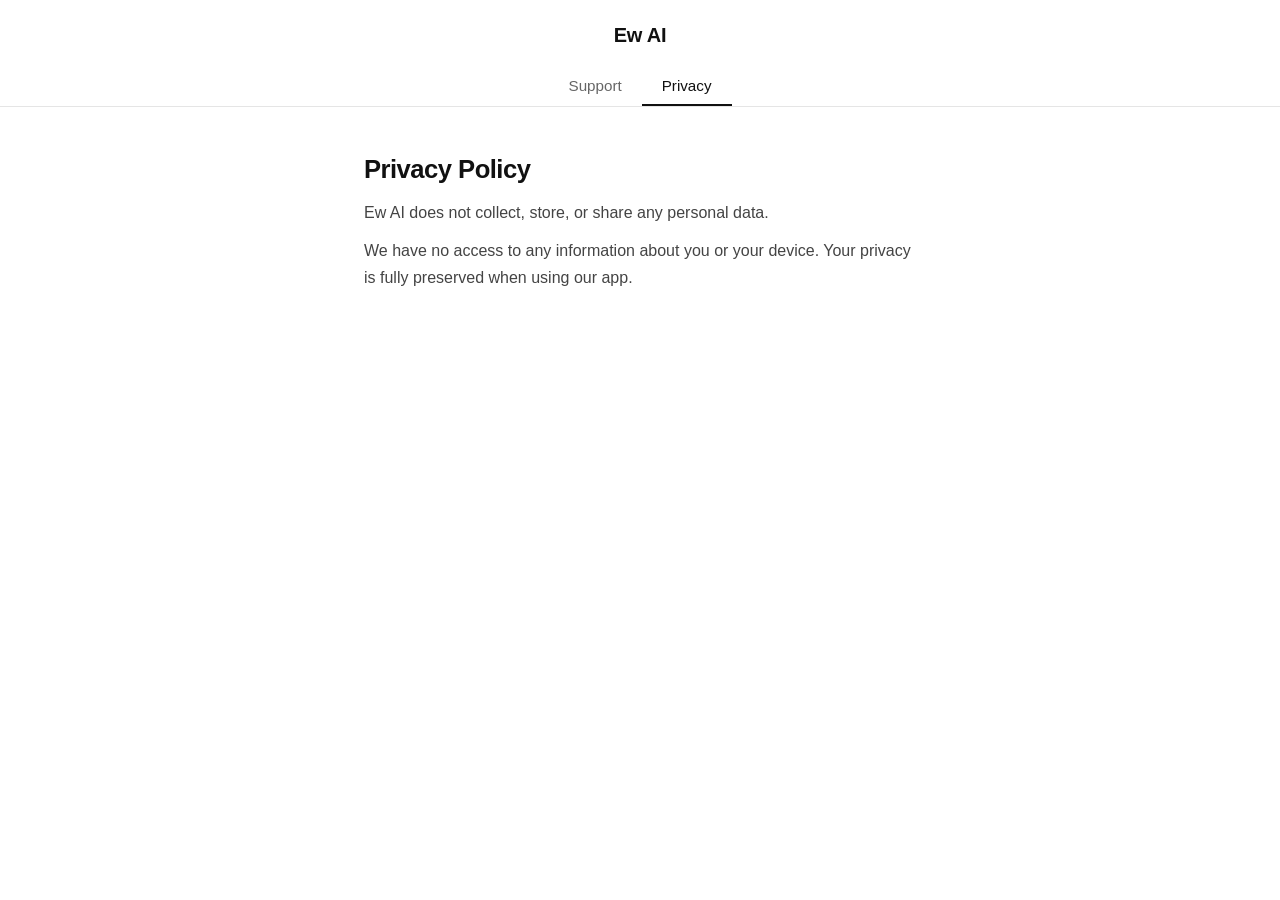
==== privacy/index.html @ 2c6c0e42 "Initial website Made-with: Cursor" ====
<!DOCTYPE html>
<html lang="en">
<head>
  <meta charset="UTF-8">
  <meta name="viewport" content="width=device-width, initial-scale=1">
  <title>Privacy Policy — Ew AI</title>
  <link rel="stylesheet" href="../style.css">
</head>
<body>
  <header>
    <span class="app-name">Ew AI</span>
    <nav class="tabs">
      <a href="../support/" class="tab">Support</a>
      <a href="../privacy/" class="tab active">Privacy</a>
    </nav>
  </header>
  <main>
    <h1>Privacy Policy</h1>
    <p>Ew AI does not collect, store, or share any personal data.</p>
    <p>We have no access to any information about you or your device. Your privacy is fully preserved when using our app.</p>
  </main>
</body>
</html>
---- style.css ----
*, *::before, *::after {
  box-sizing: border-box;
  margin: 0;
  padding: 0;
}

body {
  font-family: -apple-system, BlinkMacSystemFont, "Segoe UI", Roboto, Helvetica, Arial, sans-serif;
  background: #fff;
  color: #111;
  min-height: 100vh;
}

header {
  border-bottom: 1px solid #e5e5e5;
  padding: 24px 24px 0;
  display: flex;
  flex-direction: column;
  align-items: center;
}

.app-name {
  font-size: 1.25rem;
  font-weight: 600;
  letter-spacing: -0.01em;
  margin-bottom: 20px;
  color: #111;
}

nav.tabs {
  display: flex;
  gap: 0;
}

a.tab {
  text-decoration: none;
  font-size: 0.95rem;
  font-weight: 500;
  color: #666;
  padding: 10px 20px;
  border-bottom: 2px solid transparent;
  transition: color 0.15s, border-color 0.15s;
}

a.tab:hover {
  color: #111;
}

a.tab.active {
  color: #111;
  border-bottom-color: #111;
}

main {
  max-width: 600px;
  margin: 0 auto;
  padding: 48px 24px;
}

h1 {
  font-size: 1.6rem;
  font-weight: 600;
  margin-bottom: 16px;
  letter-spacing: -0.02em;
}

p {
  font-size: 1rem;
  line-height: 1.65;
  color: #444;
  margin-bottom: 12px;
}

a.email {
  color: #111;
  font-weight: 500;
}

a.email:hover {
  text-decoration: none;
  color: #555;
}
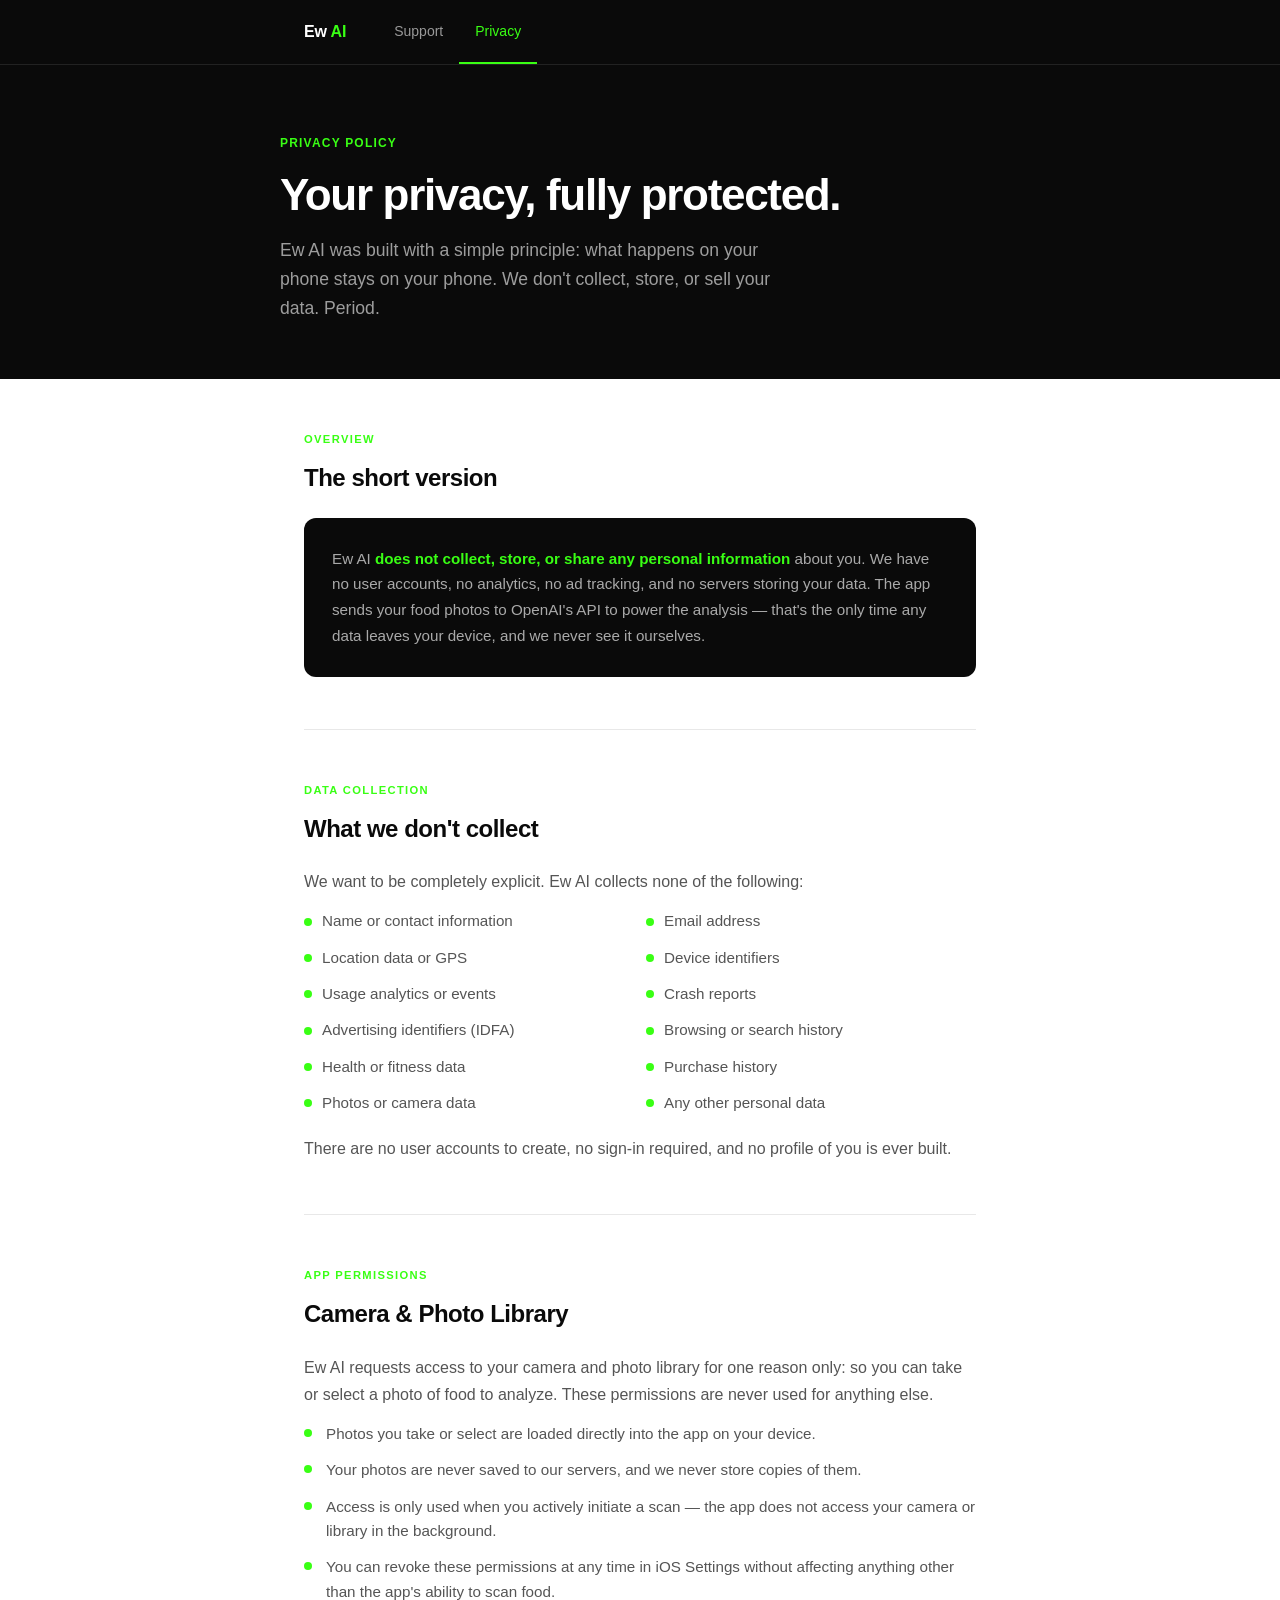
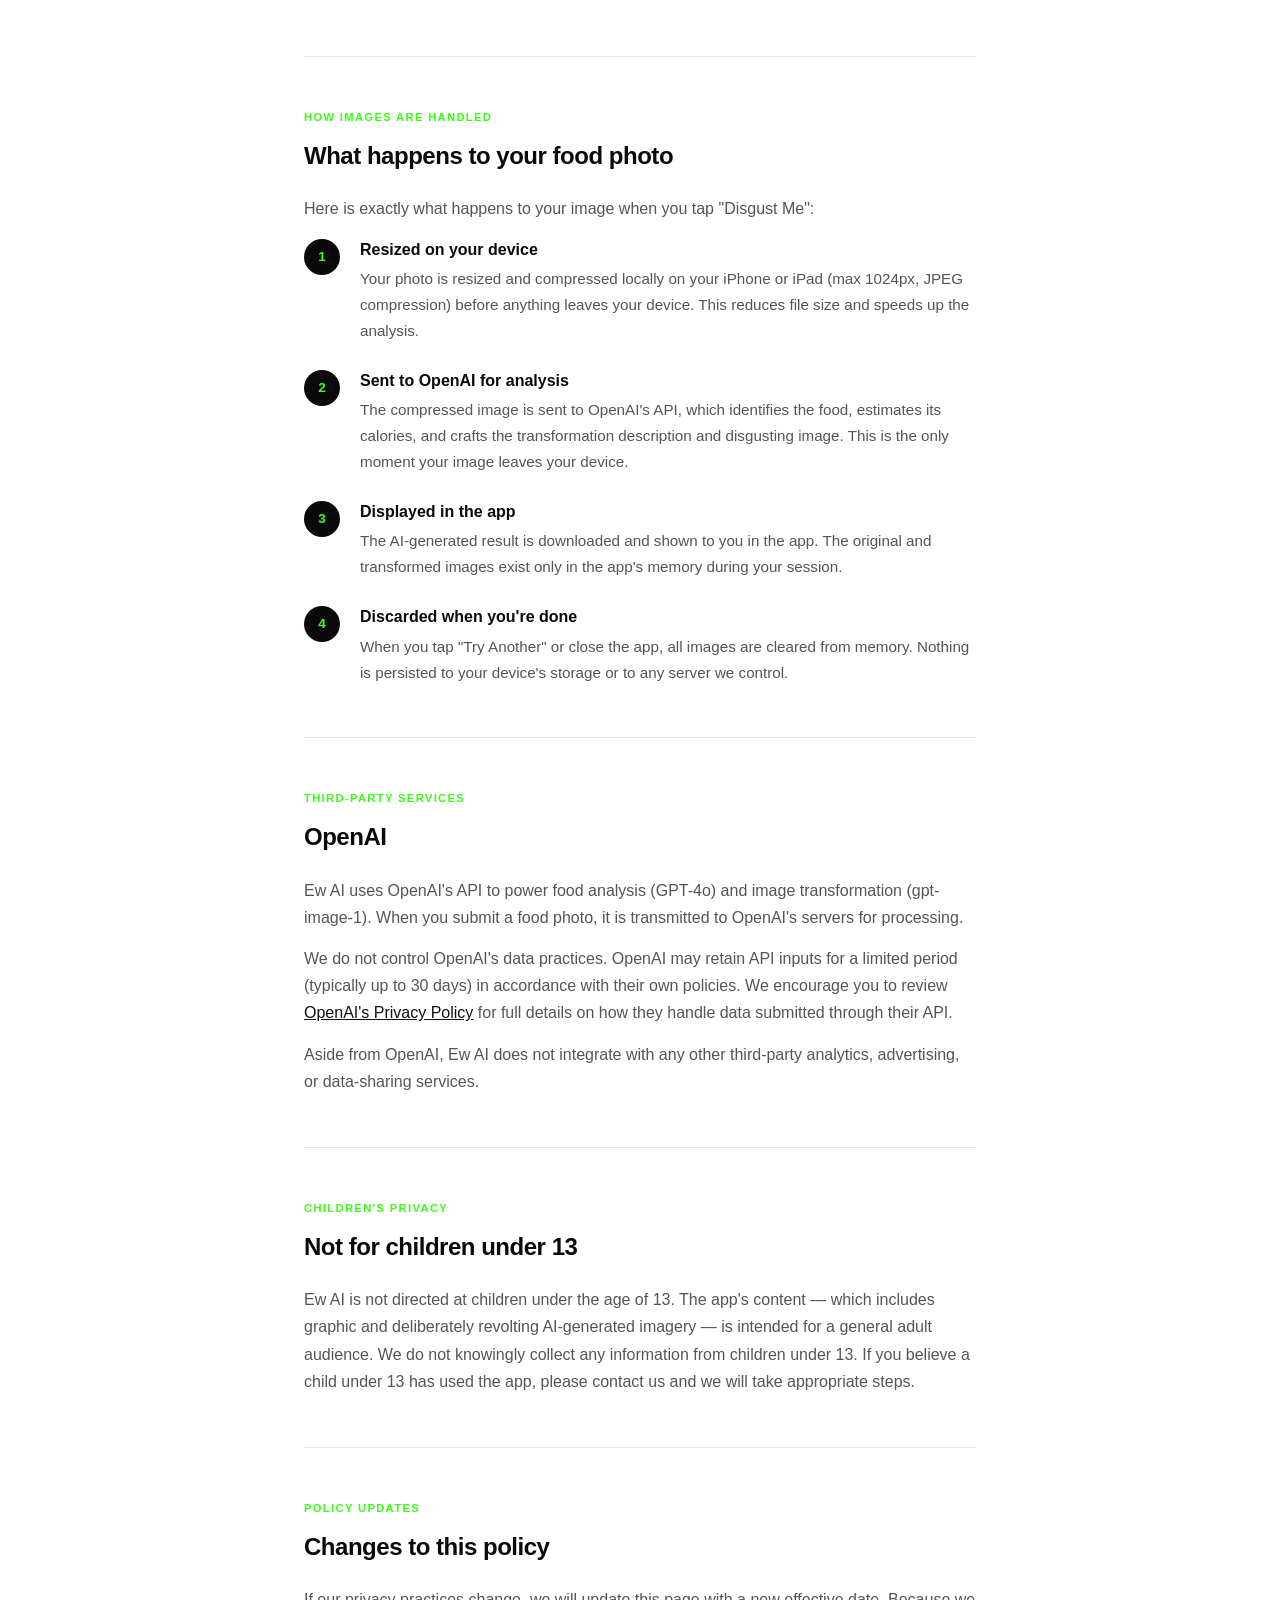
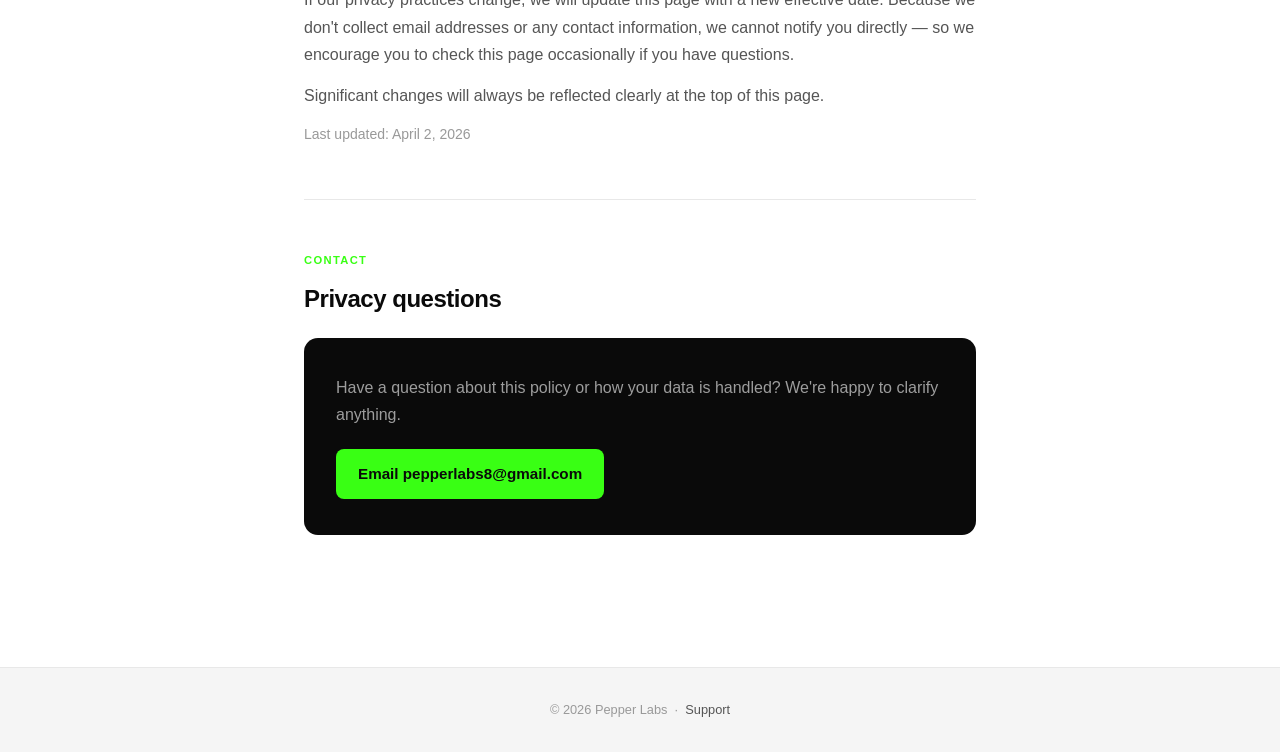
==== commit 735ceaf5: "Update website Made-with: Cursor" ====
--- a/privacy/index.html
+++ b/privacy/index.html
@@ -7,17 +7,150 @@
   <link rel="stylesheet" href="../style.css">
 </head>
 <body>
+
   <header>
-    <span class="app-name">Ew AI</span>
-    <nav class="tabs">
-      <a href="../support/" class="tab">Support</a>
-      <a href="../privacy/" class="tab active">Privacy</a>
-    </nav>
+    <div class="header-inner">
+      <span class="app-name">Ew <span>AI</span></span>
+      <nav class="tabs">
+        <a href="../support/" class="tab">Support</a>
+        <a href="../privacy/" class="tab active">Privacy</a>
+      </nav>
+    </div>
   </header>
-  <main>
-    <h1>Privacy Policy</h1>
-    <p>Ew AI does not collect, store, or share any personal data.</p>
-    <p>We have no access to any information about you or your device. Your privacy is fully preserved when using our app.</p>
-  </main>
+
+  <div class="hero">
+    <div class="hero-inner">
+      <span class="hero-label">Privacy Policy</span>
+      <h1>Your privacy, fully protected.</h1>
+      <p>Ew AI was built with a simple principle: what happens on your phone stays on your phone. We don't collect, store, or sell your data. Period.</p>
+    </div>
+  </div>
+
+  <div class="content">
+
+    <!-- Summary -->
+    <div class="section">
+      <div class="section-label">Overview</div>
+      <h2>The short version</h2>
+      <div class="highlight-box">
+        <p>Ew AI <strong>does not collect, store, or share any personal information</strong> about you. We have no user accounts, no analytics, no ad tracking, and no servers storing your data. The app sends your food photos to OpenAI's API to power the analysis — that's the only time any data leaves your device, and we never see it ourselves.</p>
+      </div>
+    </div>
+
+    <!-- What we don't collect -->
+    <div class="section">
+      <div class="section-label">Data Collection</div>
+      <h2>What we don't collect</h2>
+      <p>We want to be completely explicit. Ew AI collects none of the following:</p>
+      <div class="no-collect-grid">
+        <div class="no-collect-item">Name or contact information</div>
+        <div class="no-collect-item">Email address</div>
+        <div class="no-collect-item">Location data or GPS</div>
+        <div class="no-collect-item">Device identifiers</div>
+        <div class="no-collect-item">Usage analytics or events</div>
+        <div class="no-collect-item">Crash reports</div>
+        <div class="no-collect-item">Advertising identifiers (IDFA)</div>
+        <div class="no-collect-item">Browsing or search history</div>
+        <div class="no-collect-item">Health or fitness data</div>
+        <div class="no-collect-item">Purchase history</div>
+        <div class="no-collect-item">Photos or camera data</div>
+        <div class="no-collect-item">Any other personal data</div>
+      </div>
+      <p style="margin-top: 20px;">There are no user accounts to create, no sign-in required, and no profile of you is ever built.</p>
+    </div>
+
+    <!-- Permissions -->
+    <div class="section">
+      <div class="section-label">App Permissions</div>
+      <h2>Camera & Photo Library</h2>
+      <p>Ew AI requests access to your camera and photo library for one reason only: so you can take or select a photo of food to analyze. These permissions are never used for anything else.</p>
+      <ul class="policy-list">
+        <li>Photos you take or select are loaded directly into the app on your device.</li>
+        <li>Your photos are never saved to our servers, and we never store copies of them.</li>
+        <li>Access is only used when you actively initiate a scan — the app does not access your camera or library in the background.</li>
+        <li>You can revoke these permissions at any time in iOS Settings without affecting anything other than the app's ability to scan food.</li>
+      </ul>
+    </div>
+
+    <!-- Image processing -->
+    <div class="section">
+      <div class="section-label">How Images Are Handled</div>
+      <h2>What happens to your food photo</h2>
+      <p>Here is exactly what happens to your image when you tap "Disgust Me":</p>
+      <div class="steps">
+        <div class="step">
+          <div class="step-num">1</div>
+          <div class="step-body">
+            <h3>Resized on your device</h3>
+            <p>Your photo is resized and compressed locally on your iPhone or iPad (max 1024px, JPEG compression) before anything leaves your device. This reduces file size and speeds up the analysis.</p>
+          </div>
+        </div>
+        <div class="step">
+          <div class="step-num">2</div>
+          <div class="step-body">
+            <h3>Sent to OpenAI for analysis</h3>
+            <p>The compressed image is sent to OpenAI's API, which identifies the food, estimates its calories, and crafts the transformation description and disgusting image. This is the only moment your image leaves your device.</p>
+          </div>
+        </div>
+        <div class="step">
+          <div class="step-num">3</div>
+          <div class="step-body">
+            <h3>Displayed in the app</h3>
+            <p>The AI-generated result is downloaded and shown to you in the app. The original and transformed images exist only in the app's memory during your session.</p>
+          </div>
+        </div>
+        <div class="step">
+          <div class="step-num">4</div>
+          <div class="step-body">
+            <h3>Discarded when you're done</h3>
+            <p>When you tap "Try Another" or close the app, all images are cleared from memory. Nothing is persisted to your device's storage or to any server we control.</p>
+          </div>
+        </div>
+      </div>
+    </div>
+
+    <!-- Third party -->
+    <div class="section">
+      <div class="section-label">Third-Party Services</div>
+      <h2>OpenAI</h2>
+      <p>Ew AI uses OpenAI's API to power food analysis (GPT-4o) and image transformation (gpt-image-1). When you submit a food photo, it is transmitted to OpenAI's servers for processing.</p>
+      <p>We do not control OpenAI's data practices. OpenAI may retain API inputs for a limited period (typically up to 30 days) in accordance with their own policies. We encourage you to review <a href="https://openai.com/privacy" style="color: var(--text); font-weight: 500;">OpenAI's Privacy Policy</a> for full details on how they handle data submitted through their API.</p>
+      <p>Aside from OpenAI, Ew AI does not integrate with any other third-party analytics, advertising, or data-sharing services.</p>
+    </div>
+
+    <!-- Children -->
+    <div class="section">
+      <div class="section-label">Children's Privacy</div>
+      <h2>Not for children under 13</h2>
+      <p>Ew AI is not directed at children under the age of 13. The app's content — which includes graphic and deliberately revolting AI-generated imagery — is intended for a general adult audience. We do not knowingly collect any information from children under 13. If you believe a child under 13 has used the app, please contact us and we will take appropriate steps.</p>
+    </div>
+
+    <!-- Changes -->
+    <div class="section">
+      <div class="section-label">Policy Updates</div>
+      <h2>Changes to this policy</h2>
+      <p>If our privacy practices change, we will update this page with a new effective date. Because we don't collect email addresses or any contact information, we cannot notify you directly — so we encourage you to check this page occasionally if you have questions.</p>
+      <p>Significant changes will always be reflected clearly at the top of this page.</p>
+      <p style="color: #999; font-size: 0.875rem;">Last updated: April 2, 2026</p>
+    </div>
+
+    <!-- Contact -->
+    <div class="section">
+      <div class="section-label">Contact</div>
+      <h2>Privacy questions</h2>
+      <div class="contact-card">
+        <p>Have a question about this policy or how your data is handled? We're happy to clarify anything.</p>
+        <a href="mailto:pepperlabs8@gmail.com" class="email-link">
+          Email pepperlabs8@gmail.com
+        </a>
+      </div>
+    </div>
+
+  </div>
+
+  <footer>
+    <p>&copy; 2026 Pepper Labs &nbsp;&middot;&nbsp; <a href="../support/">Support</a></p>
+  </footer>
+
 </body>
 </html>
--- a/style.css
+++ b/style.css
@@ -4,27 +4,60 @@
   padding: 0;
 }
 
+:root {
+  --green: #39FF14;
+  --black: #0a0a0a;
+  --gray-100: #f5f5f5;
+  --gray-200: #e8e8e8;
+  --gray-400: #999;
+  --gray-600: #555;
+  --gray-800: #222;
+  --text: #111;
+  --max-width: 720px;
+}
+
+html {
+  scroll-behavior: smooth;
+}
+
 body {
   font-family: -apple-system, BlinkMacSystemFont, "Segoe UI", Roboto, Helvetica, Arial, sans-serif;
   background: #fff;
-  color: #111;
-  min-height: 100vh;
-}
+  color: var(--text);
+  line-height: 1.6;
+  -webkit-font-smoothing: antialiased;
+}
+
+/* ─── Header ─────────────────────────────── */
 
 header {
-  border-bottom: 1px solid #e5e5e5;
-  padding: 24px 24px 0;
-  display: flex;
-  flex-direction: column;
+  position: sticky;
+  top: 0;
+  z-index: 100;
+  background: var(--black);
+  border-bottom: 1px solid #222;
+}
+
+.header-inner {
+  max-width: var(--max-width);
+  margin: 0 auto;
+  padding: 0 24px;
+  display: flex;
   align-items: center;
+  gap: 32px;
 }
 
 .app-name {
-  font-size: 1.25rem;
-  font-weight: 600;
+  font-size: 1rem;
+  font-weight: 700;
+  color: #fff;
   letter-spacing: -0.01em;
-  margin-bottom: 20px;
-  color: #111;
+  padding: 18px 0;
+  flex-shrink: 0;
+}
+
+.app-name span {
+  color: var(--green);
 }
 
 nav.tabs {
@@ -34,49 +67,348 @@
 
 a.tab {
   text-decoration: none;
-  font-size: 0.95rem;
+  font-size: 0.875rem;
   font-weight: 500;
-  color: #666;
-  padding: 10px 20px;
+  color: var(--gray-400);
+  padding: 20px 16px;
   border-bottom: 2px solid transparent;
   transition: color 0.15s, border-color 0.15s;
+  white-space: nowrap;
 }
 
 a.tab:hover {
-  color: #111;
+  color: #fff;
 }
 
 a.tab.active {
-  color: #111;
-  border-bottom-color: #111;
-}
-
-main {
-  max-width: 600px;
+  color: var(--green);
+  border-bottom-color: var(--green);
+}
+
+/* ─── Hero ────────────────────────────────── */
+
+.hero {
+  background: var(--black);
+  color: #fff;
+  padding: 64px 24px 56px;
+}
+
+.hero-inner {
+  max-width: var(--max-width);
   margin: 0 auto;
-  padding: 48px 24px;
-}
-
-h1 {
-  font-size: 1.6rem;
+}
+
+.hero-label {
+  display: inline-block;
+  font-size: 0.75rem;
   font-weight: 600;
+  letter-spacing: 0.1em;
+  text-transform: uppercase;
+  color: var(--green);
   margin-bottom: 16px;
+}
+
+.hero h1 {
+  font-size: clamp(2rem, 5vw, 2.75rem);
+  font-weight: 700;
+  letter-spacing: -0.03em;
+  line-height: 1.15;
+  margin-bottom: 16px;
+}
+
+.hero p {
+  font-size: 1.1rem;
+  color: rgba(255,255,255,0.6);
+  max-width: 520px;
+  line-height: 1.65;
+}
+
+/* ─── Content ─────────────────────────────── */
+
+.content {
+  max-width: var(--max-width);
+  margin: 0 auto;
+  padding: 0 24px 80px;
+}
+
+/* ─── Section ─────────────────────────────── */
+
+.section {
+  padding: 52px 0;
+  border-bottom: 1px solid var(--gray-200);
+}
+
+.section:last-child {
+  border-bottom: none;
+}
+
+.section-label {
+  font-size: 0.7rem;
+  font-weight: 700;
+  letter-spacing: 0.12em;
+  text-transform: uppercase;
+  color: var(--green);
+  margin-bottom: 10px;
+}
+
+.section h2 {
+  font-size: 1.5rem;
+  font-weight: 700;
   letter-spacing: -0.02em;
-}
-
-p {
+  margin-bottom: 20px;
+  color: var(--black);
+}
+
+.section p {
   font-size: 1rem;
-  line-height: 1.65;
-  color: #444;
-  margin-bottom: 12px;
-}
-
-a.email {
-  color: #111;
-  font-weight: 500;
-}
-
-a.email:hover {
+  color: var(--gray-600);
+  line-height: 1.7;
+  margin-bottom: 14px;
+}
+
+.section p:last-child {
+  margin-bottom: 0;
+}
+
+/* ─── Steps ───────────────────────────────── */
+
+.steps {
+  display: flex;
+  flex-direction: column;
+  gap: 24px;
+  margin-top: 8px;
+}
+
+.step {
+  display: flex;
+  gap: 20px;
+  align-items: flex-start;
+}
+
+.step-num {
+  flex-shrink: 0;
+  width: 36px;
+  height: 36px;
+  border-radius: 50%;
+  background: var(--black);
+  color: var(--green);
+  font-size: 0.85rem;
+  font-weight: 700;
+  display: flex;
+  align-items: center;
+  justify-content: center;
+  margin-top: 2px;
+}
+
+.step-body h3 {
+  font-size: 1rem;
+  font-weight: 600;
+  color: var(--black);
+  margin-bottom: 4px;
+}
+
+.step-body p {
+  margin-bottom: 0;
+  font-size: 0.95rem;
+}
+
+/* ─── FAQ ─────────────────────────────────── */
+
+.faq {
+  display: flex;
+  flex-direction: column;
+  gap: 0;
+}
+
+.faq-item {
+  padding: 22px 0;
+  border-bottom: 1px solid var(--gray-200);
+}
+
+.faq-item:last-child {
+  border-bottom: none;
+}
+
+.faq-item h3 {
+  font-size: 1rem;
+  font-weight: 600;
+  color: var(--black);
+  margin-bottom: 8px;
+}
+
+.faq-item p {
+  font-size: 0.95rem;
+  margin-bottom: 0;
+}
+
+/* ─── Troubleshooting ─────────────────────── */
+
+.trouble-list {
+  display: flex;
+  flex-direction: column;
+  gap: 20px;
+}
+
+.trouble-item {
+  background: var(--gray-100);
+  border-radius: 10px;
+  padding: 20px 22px;
+}
+
+.trouble-item h3 {
+  font-size: 0.95rem;
+  font-weight: 600;
+  color: var(--black);
+  margin-bottom: 6px;
+}
+
+.trouble-item p {
+  font-size: 0.9rem;
+  margin-bottom: 0;
+}
+
+/* ─── Contact ─────────────────────────────── */
+
+.contact-card {
+  background: var(--black);
+  border-radius: 14px;
+  padding: 36px 32px;
+  color: #fff;
+}
+
+.contact-card p {
+  color: rgba(255,255,255,0.6);
+  margin-bottom: 20px;
+}
+
+.contact-card a.email-link {
+  display: inline-flex;
+  align-items: center;
+  gap: 10px;
+  background: var(--green);
+  color: var(--black);
   text-decoration: none;
-  color: #555;
-}
+  font-weight: 700;
+  font-size: 0.95rem;
+  padding: 13px 22px;
+  border-radius: 8px;
+  transition: opacity 0.15s;
+}
+
+.contact-card a.email-link:hover {
+  opacity: 0.88;
+}
+
+/* ─── Privacy specific ────────────────────── */
+
+.no-collect-grid {
+  display: grid;
+  grid-template-columns: 1fr 1fr;
+  gap: 12px;
+  margin-top: 4px;
+}
+
+.no-collect-item {
+  display: flex;
+  align-items: center;
+  gap: 10px;
+  font-size: 0.95rem;
+  color: var(--gray-600);
+}
+
+.no-collect-item::before {
+  content: '';
+  flex-shrink: 0;
+  width: 8px;
+  height: 8px;
+  border-radius: 50%;
+  background: var(--green);
+}
+
+.policy-list {
+  list-style: none;
+  display: flex;
+  flex-direction: column;
+  gap: 12px;
+  margin-top: 4px;
+}
+
+.policy-list li {
+  display: flex;
+  gap: 14px;
+  align-items: flex-start;
+  font-size: 0.95rem;
+  color: var(--gray-600);
+  line-height: 1.6;
+}
+
+.policy-list li::before {
+  content: '';
+  flex-shrink: 0;
+  width: 8px;
+  height: 8px;
+  border-radius: 50%;
+  background: var(--green);
+  margin-top: 7px;
+}
+
+.highlight-box {
+  background: var(--black);
+  color: #fff;
+  border-radius: 12px;
+  padding: 28px 28px;
+  margin-top: 4px;
+}
+
+.highlight-box p {
+  color: rgba(255,255,255,0.65);
+  font-size: 0.95rem;
+  margin-bottom: 0;
+}
+
+.highlight-box strong {
+  color: var(--green);
+}
+
+/* ─── Footer ──────────────────────────────── */
+
+footer {
+  background: var(--gray-100);
+  border-top: 1px solid var(--gray-200);
+  padding: 32px 24px;
+  text-align: center;
+}
+
+footer p {
+  font-size: 0.8rem;
+  color: var(--gray-400);
+}
+
+footer a {
+  color: var(--gray-600);
+  text-decoration: none;
+}
+
+footer a:hover {
+  color: var(--text);
+}
+
+/* ─── Responsive ──────────────────────────── */
+
+@media (max-width: 600px) {
+  .no-collect-grid {
+    grid-template-columns: 1fr;
+  }
+
+  .contact-card {
+    padding: 28px 22px;
+  }
+
+  .hero {
+    padding: 48px 20px 40px;
+  }
+
+  .hero h1 {
+    font-size: 1.85rem;
+  }
+}
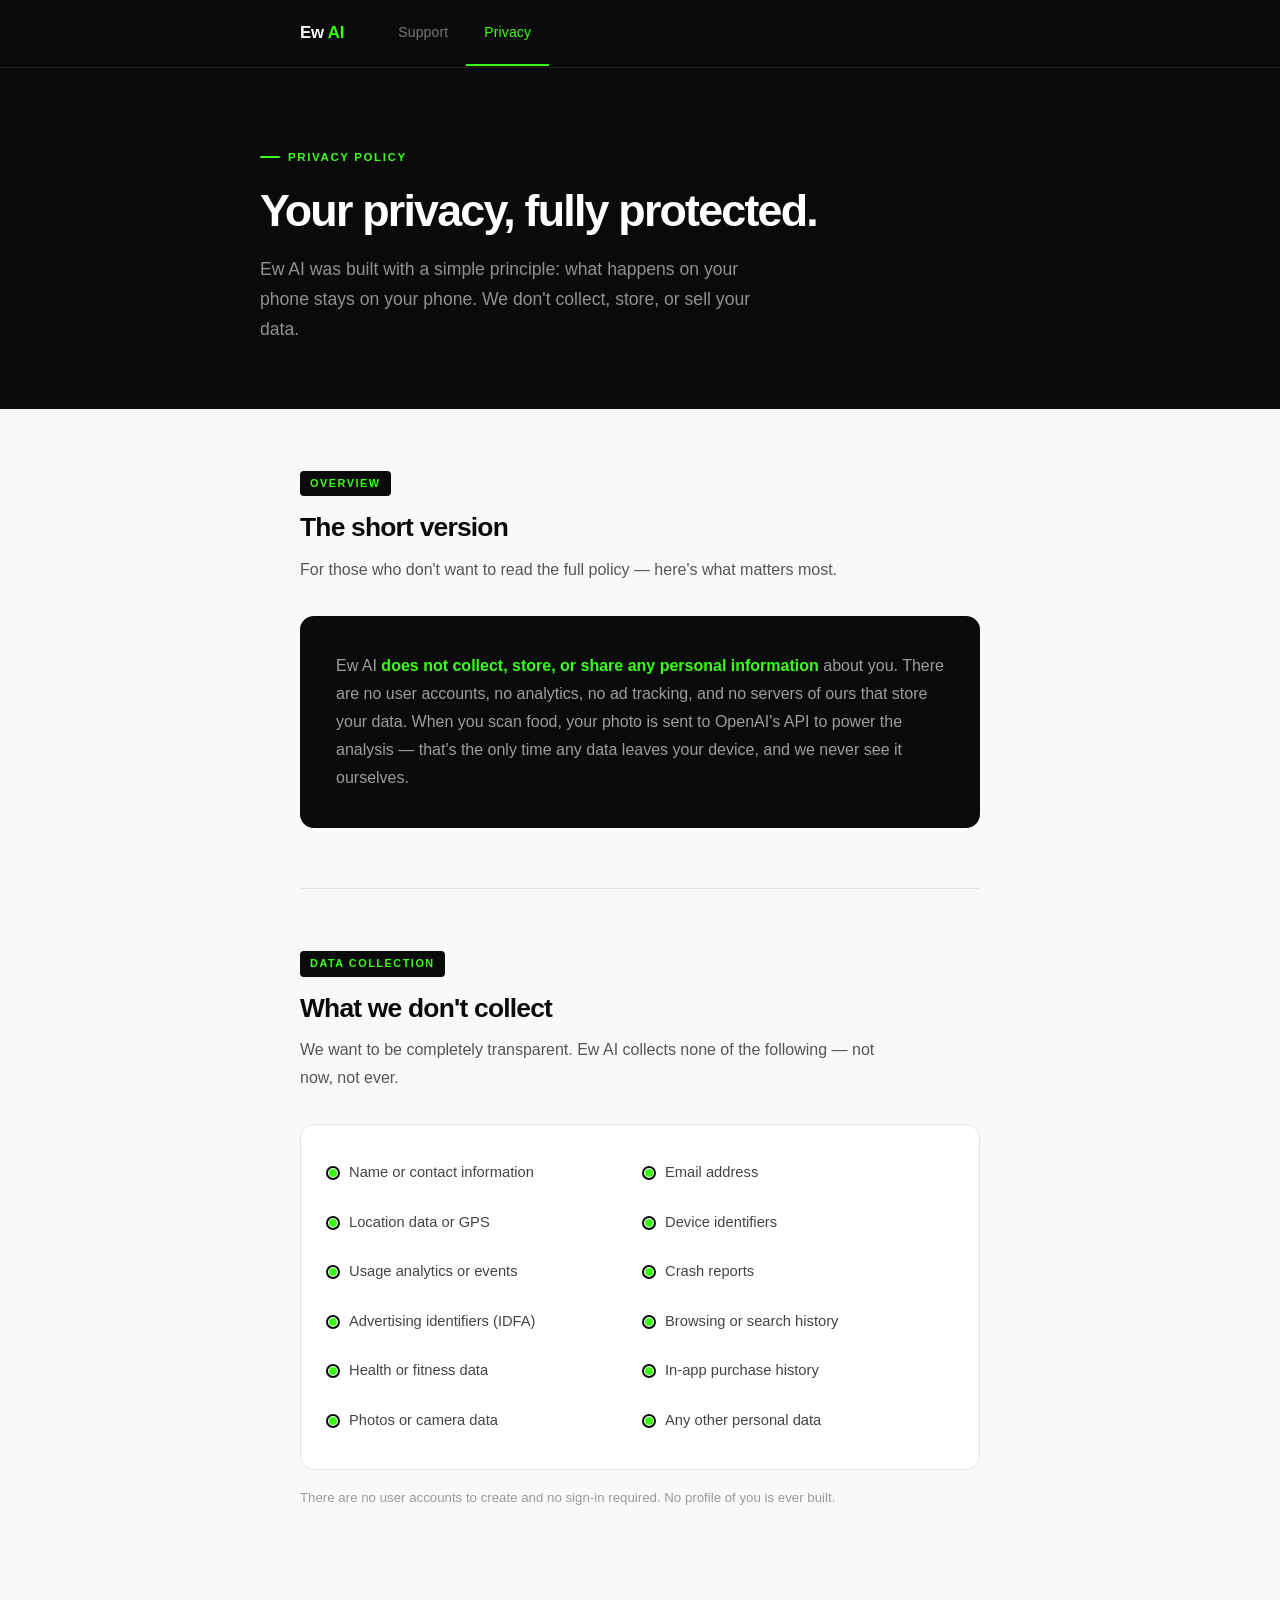
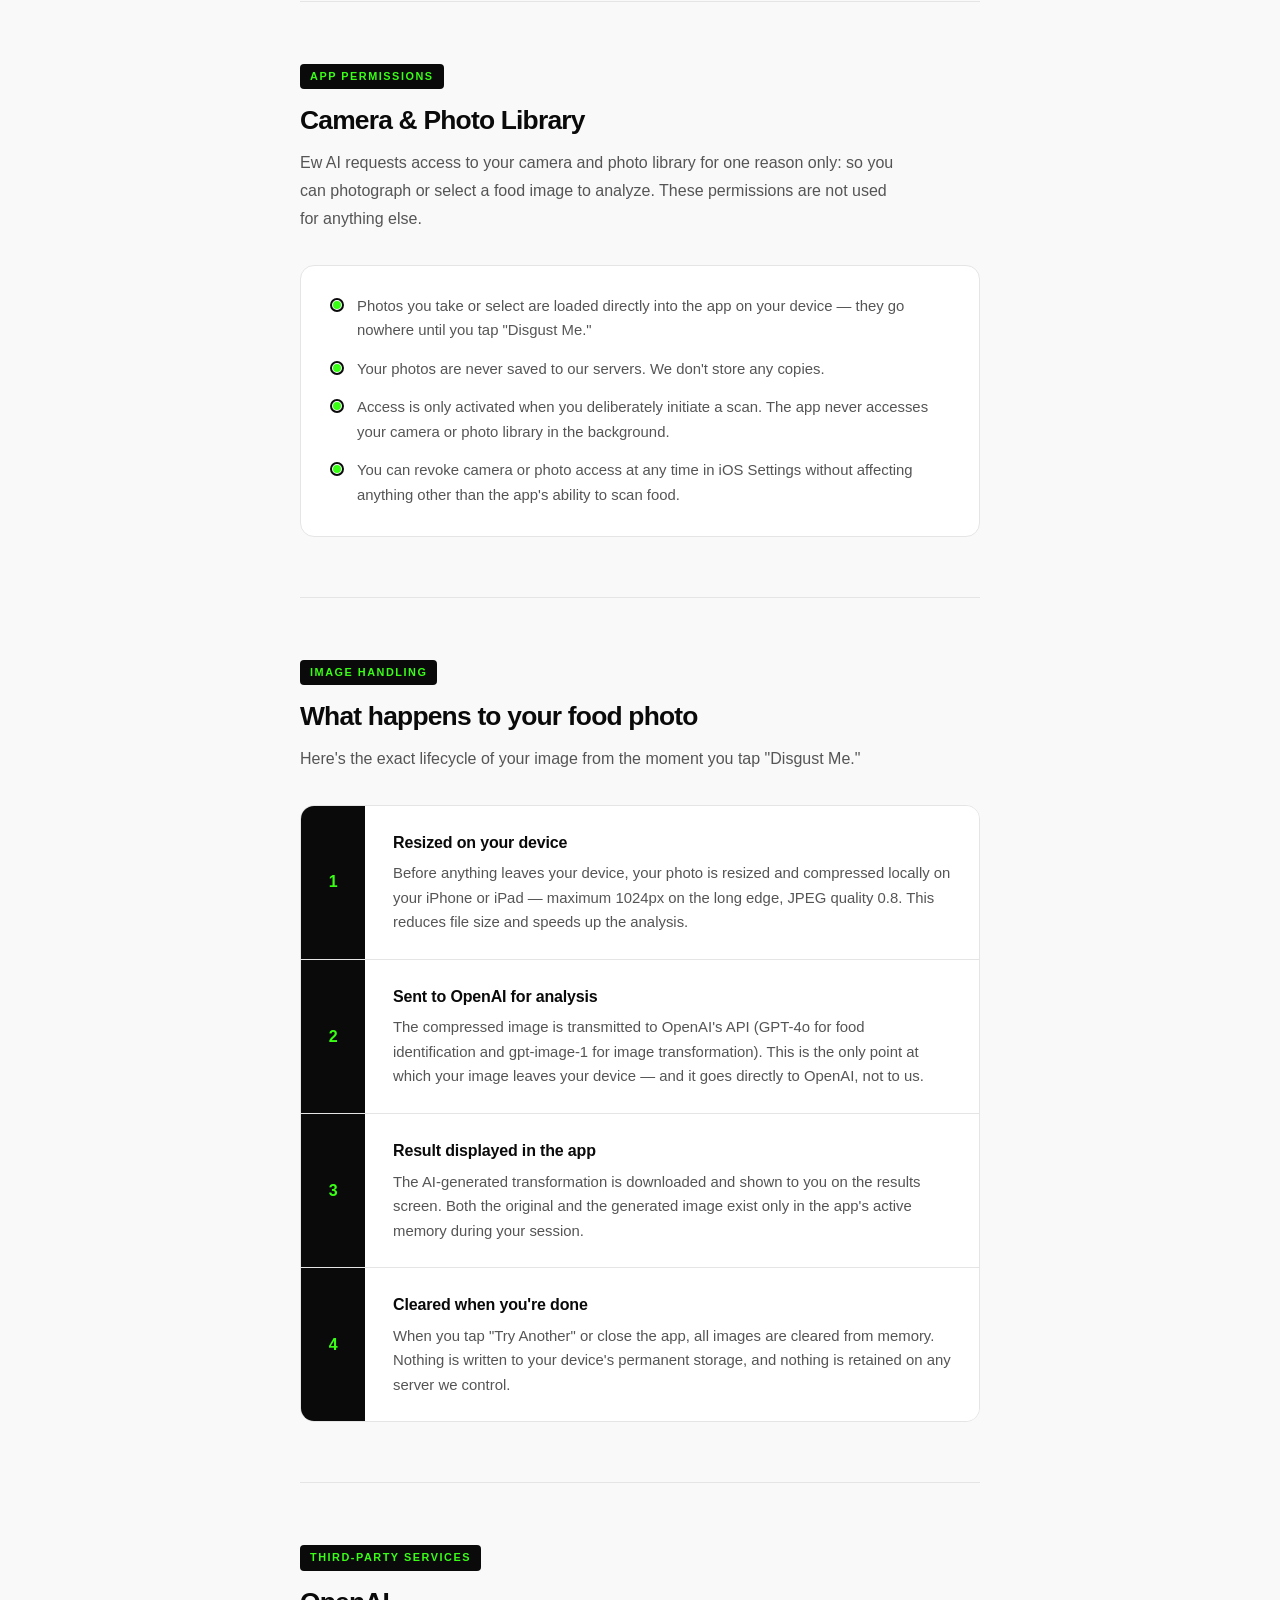
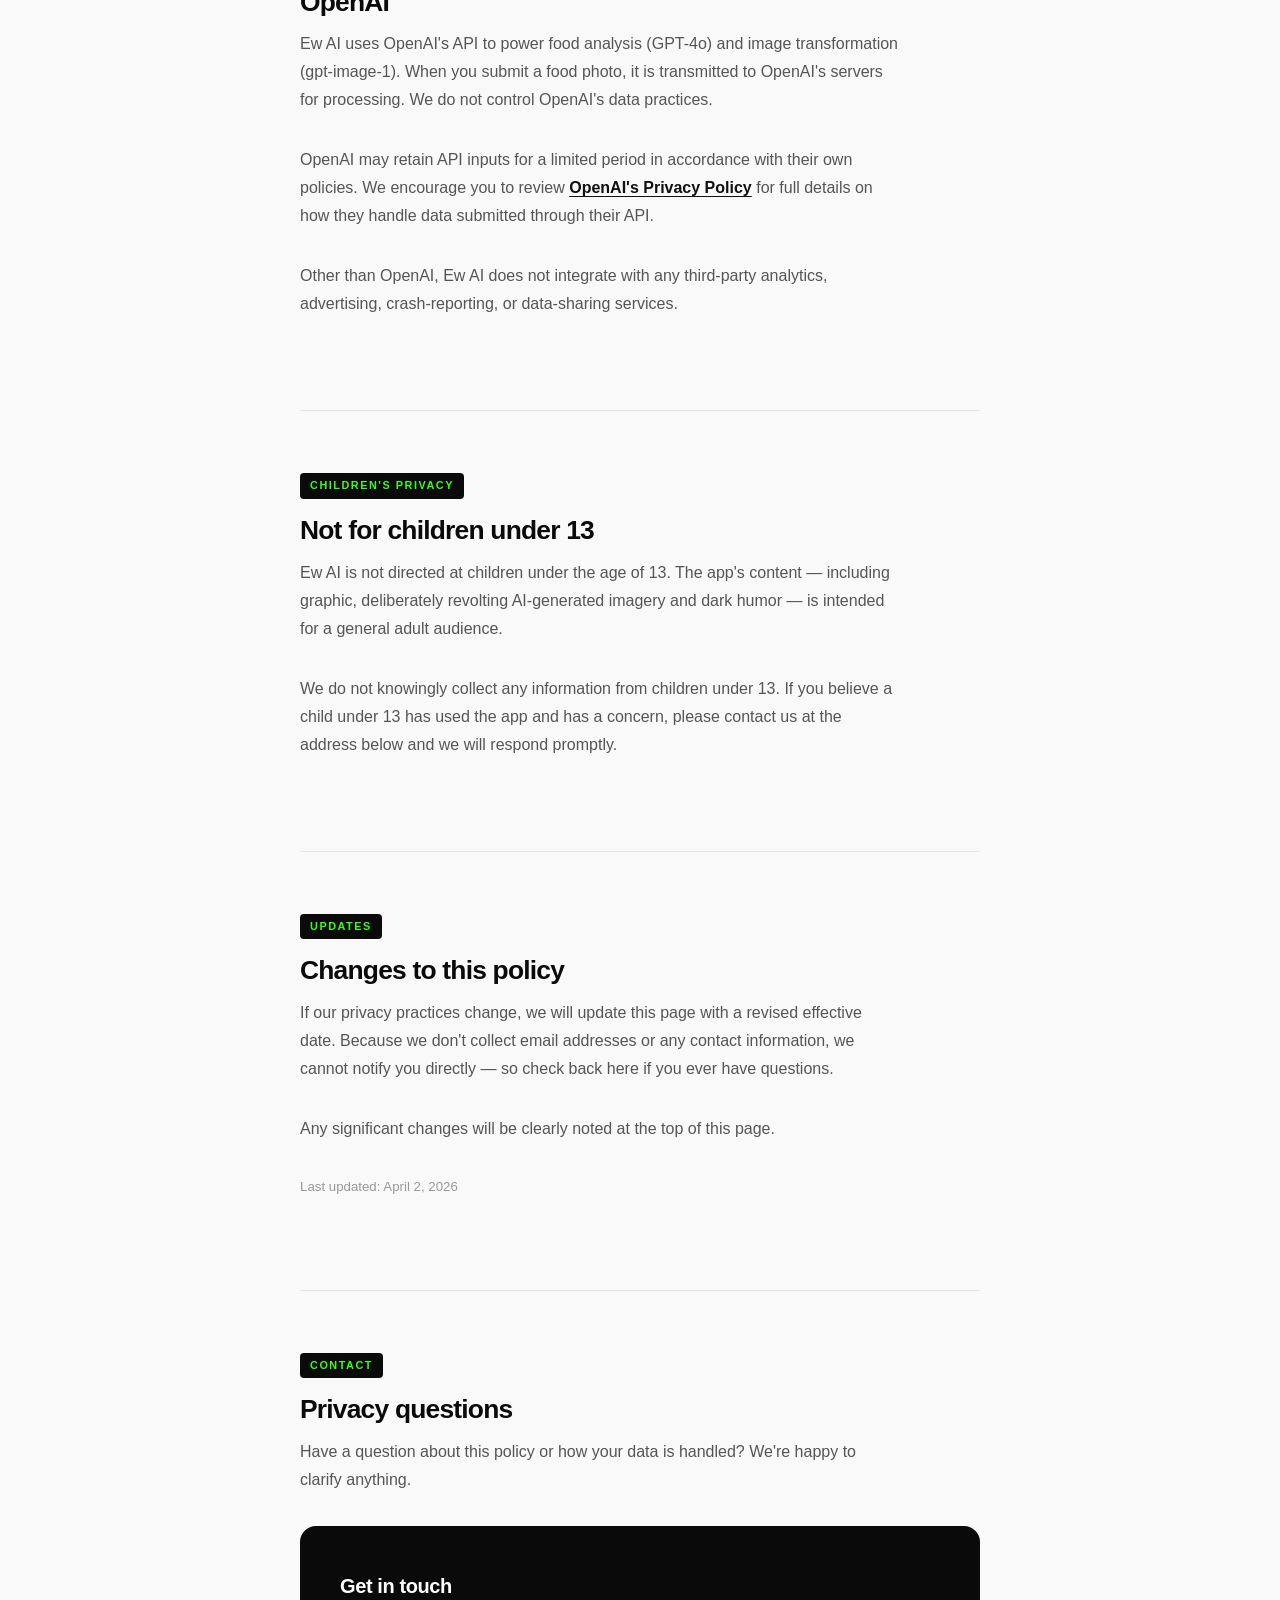
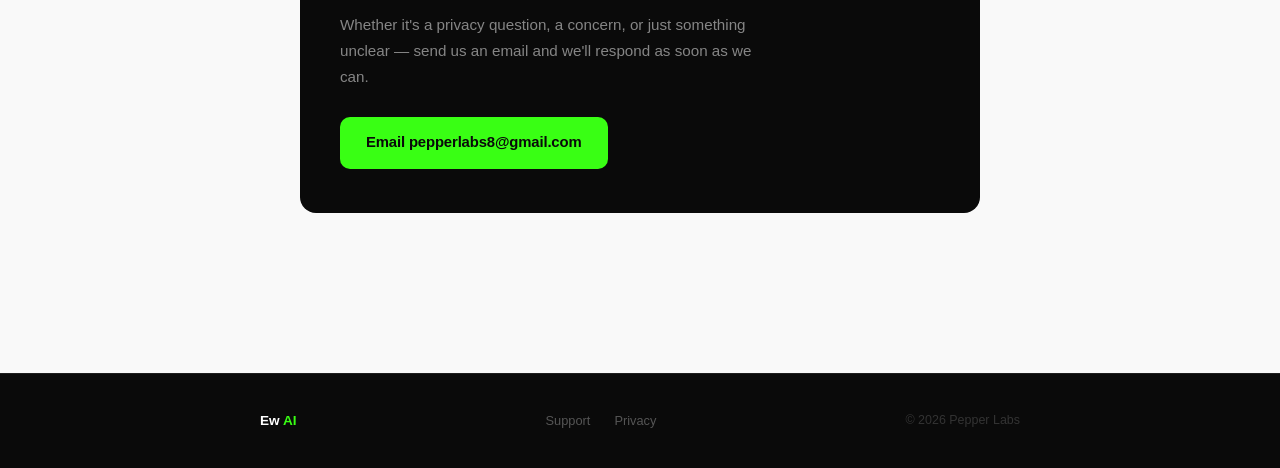
==== commit aa966d04: "fixed padding." ====
--- a/privacy/index.html
+++ b/privacy/index.html
@@ -10,7 +10,7 @@
 
   <header>
     <div class="header-inner">
-      <span class="app-name">Ew <span>AI</span></span>
+      <span class="app-name">Ew <span class="green">AI</span></span>
       <nav class="tabs">
         <a href="../support/" class="tab">Support</a>
         <a href="../privacy/" class="tab active">Privacy</a>
@@ -20,28 +20,29 @@
 
   <div class="hero">
     <div class="hero-inner">
-      <span class="hero-label">Privacy Policy</span>
+      <div class="hero-eyebrow">Privacy Policy</div>
       <h1>Your privacy, fully protected.</h1>
-      <p>Ew AI was built with a simple principle: what happens on your phone stays on your phone. We don't collect, store, or sell your data. Period.</p>
+      <p>Ew AI was built with a simple principle: what happens on your phone stays on your phone. We don't collect, store, or sell your data.</p>
     </div>
   </div>
 
-  <div class="content">
+  <div class="page">
 
-    <!-- Summary -->
+    <!-- Overview -->
     <div class="section">
-      <div class="section-label">Overview</div>
+      <div class="section-eyebrow">Overview</div>
       <h2>The short version</h2>
+      <p>For those who don't want to read the full policy — here's what matters most.</p>
       <div class="highlight-box">
-        <p>Ew AI <strong>does not collect, store, or share any personal information</strong> about you. We have no user accounts, no analytics, no ad tracking, and no servers storing your data. The app sends your food photos to OpenAI's API to power the analysis — that's the only time any data leaves your device, and we never see it ourselves.</p>
+        <p>Ew AI <strong>does not collect, store, or share any personal information</strong> about you. There are no user accounts, no analytics, no ad tracking, and no servers of ours that store your data. When you scan food, your photo is sent to OpenAI's API to power the analysis — that's the only time any data leaves your device, and we never see it ourselves.</p>
       </div>
     </div>
 
     <!-- What we don't collect -->
     <div class="section">
-      <div class="section-label">Data Collection</div>
+      <div class="section-eyebrow">Data Collection</div>
       <h2>What we don't collect</h2>
-      <p>We want to be completely explicit. Ew AI collects none of the following:</p>
+      <p>We want to be completely transparent. Ew AI collects none of the following — not now, not ever.</p>
       <div class="no-collect-grid">
         <div class="no-collect-item">Name or contact information</div>
         <div class="no-collect-item">Email address</div>
@@ -52,58 +53,59 @@
         <div class="no-collect-item">Advertising identifiers (IDFA)</div>
         <div class="no-collect-item">Browsing or search history</div>
         <div class="no-collect-item">Health or fitness data</div>
-        <div class="no-collect-item">Purchase history</div>
+        <div class="no-collect-item">In-app purchase history</div>
         <div class="no-collect-item">Photos or camera data</div>
         <div class="no-collect-item">Any other personal data</div>
       </div>
-      <p style="margin-top: 20px;">There are no user accounts to create, no sign-in required, and no profile of you is ever built.</p>
+      <p class="note">There are no user accounts to create and no sign-in required. No profile of you is ever built.</p>
     </div>
 
     <!-- Permissions -->
     <div class="section">
-      <div class="section-label">App Permissions</div>
-      <h2>Camera & Photo Library</h2>
-      <p>Ew AI requests access to your camera and photo library for one reason only: so you can take or select a photo of food to analyze. These permissions are never used for anything else.</p>
+      <div class="section-eyebrow">App Permissions</div>
+      <h2>Camera &amp; Photo Library</h2>
+      <p>Ew AI requests access to your camera and photo library for one reason only: so you can photograph or select a food image to analyze. These permissions are not used for anything else.</p>
       <ul class="policy-list">
-        <li>Photos you take or select are loaded directly into the app on your device.</li>
-        <li>Your photos are never saved to our servers, and we never store copies of them.</li>
-        <li>Access is only used when you actively initiate a scan — the app does not access your camera or library in the background.</li>
-        <li>You can revoke these permissions at any time in iOS Settings without affecting anything other than the app's ability to scan food.</li>
+        <li>Photos you take or select are loaded directly into the app on your device — they go nowhere until you tap "Disgust Me."</li>
+        <li>Your photos are never saved to our servers. We don't store any copies.</li>
+        <li>Access is only activated when you deliberately initiate a scan. The app never accesses your camera or photo library in the background.</li>
+        <li>You can revoke camera or photo access at any time in iOS Settings without affecting anything other than the app's ability to scan food.</li>
       </ul>
     </div>
 
     <!-- Image processing -->
     <div class="section">
-      <div class="section-label">How Images Are Handled</div>
+      <div class="section-eyebrow">Image Handling</div>
       <h2>What happens to your food photo</h2>
-      <p>Here is exactly what happens to your image when you tap "Disgust Me":</p>
+      <p>Here's the exact lifecycle of your image from the moment you tap "Disgust Me."</p>
+
       <div class="steps">
         <div class="step">
           <div class="step-num">1</div>
           <div class="step-body">
             <h3>Resized on your device</h3>
-            <p>Your photo is resized and compressed locally on your iPhone or iPad (max 1024px, JPEG compression) before anything leaves your device. This reduces file size and speeds up the analysis.</p>
+            <p>Before anything leaves your device, your photo is resized and compressed locally on your iPhone or iPad — maximum 1024px on the long edge, JPEG quality 0.8. This reduces file size and speeds up the analysis.</p>
           </div>
         </div>
         <div class="step">
           <div class="step-num">2</div>
           <div class="step-body">
             <h3>Sent to OpenAI for analysis</h3>
-            <p>The compressed image is sent to OpenAI's API, which identifies the food, estimates its calories, and crafts the transformation description and disgusting image. This is the only moment your image leaves your device.</p>
+            <p>The compressed image is transmitted to OpenAI's API (GPT-4o for food identification and gpt-image-1 for image transformation). This is the only point at which your image leaves your device — and it goes directly to OpenAI, not to us.</p>
           </div>
         </div>
         <div class="step">
           <div class="step-num">3</div>
           <div class="step-body">
-            <h3>Displayed in the app</h3>
-            <p>The AI-generated result is downloaded and shown to you in the app. The original and transformed images exist only in the app's memory during your session.</p>
+            <h3>Result displayed in the app</h3>
+            <p>The AI-generated transformation is downloaded and shown to you on the results screen. Both the original and the generated image exist only in the app's active memory during your session.</p>
           </div>
         </div>
         <div class="step">
           <div class="step-num">4</div>
           <div class="step-body">
-            <h3>Discarded when you're done</h3>
-            <p>When you tap "Try Another" or close the app, all images are cleared from memory. Nothing is persisted to your device's storage or to any server we control.</p>
+            <h3>Cleared when you're done</h3>
+            <p>When you tap "Try Another" or close the app, all images are cleared from memory. Nothing is written to your device's permanent storage, and nothing is retained on any server we control.</p>
           </div>
         </div>
       </div>
@@ -111,45 +113,53 @@
 
     <!-- Third party -->
     <div class="section">
-      <div class="section-label">Third-Party Services</div>
+      <div class="section-eyebrow">Third-Party Services</div>
       <h2>OpenAI</h2>
-      <p>Ew AI uses OpenAI's API to power food analysis (GPT-4o) and image transformation (gpt-image-1). When you submit a food photo, it is transmitted to OpenAI's servers for processing.</p>
-      <p>We do not control OpenAI's data practices. OpenAI may retain API inputs for a limited period (typically up to 30 days) in accordance with their own policies. We encourage you to review <a href="https://openai.com/privacy" style="color: var(--text); font-weight: 500;">OpenAI's Privacy Policy</a> for full details on how they handle data submitted through their API.</p>
-      <p>Aside from OpenAI, Ew AI does not integrate with any other third-party analytics, advertising, or data-sharing services.</p>
+      <p>Ew AI uses OpenAI's API to power food analysis (GPT-4o) and image transformation (gpt-image-1). When you submit a food photo, it is transmitted to OpenAI's servers for processing. We do not control OpenAI's data practices.</p>
+      <p>OpenAI may retain API inputs for a limited period in accordance with their own policies. We encourage you to review <a href="https://openai.com/privacy" style="color: #111; font-weight: 600; text-underline-offset: 3px;">OpenAI's Privacy Policy</a> for full details on how they handle data submitted through their API.</p>
+      <p>Other than OpenAI, Ew AI does not integrate with any third-party analytics, advertising, crash-reporting, or data-sharing services.</p>
     </div>
 
     <!-- Children -->
     <div class="section">
-      <div class="section-label">Children's Privacy</div>
+      <div class="section-eyebrow">Children's Privacy</div>
       <h2>Not for children under 13</h2>
-      <p>Ew AI is not directed at children under the age of 13. The app's content — which includes graphic and deliberately revolting AI-generated imagery — is intended for a general adult audience. We do not knowingly collect any information from children under 13. If you believe a child under 13 has used the app, please contact us and we will take appropriate steps.</p>
+      <p>Ew AI is not directed at children under the age of 13. The app's content — including graphic, deliberately revolting AI-generated imagery and dark humor — is intended for a general adult audience.</p>
+      <p>We do not knowingly collect any information from children under 13. If you believe a child under 13 has used the app and has a concern, please contact us at the address below and we will respond promptly.</p>
     </div>
 
     <!-- Changes -->
     <div class="section">
-      <div class="section-label">Policy Updates</div>
+      <div class="section-eyebrow">Updates</div>
       <h2>Changes to this policy</h2>
-      <p>If our privacy practices change, we will update this page with a new effective date. Because we don't collect email addresses or any contact information, we cannot notify you directly — so we encourage you to check this page occasionally if you have questions.</p>
-      <p>Significant changes will always be reflected clearly at the top of this page.</p>
-      <p style="color: #999; font-size: 0.875rem;">Last updated: April 2, 2026</p>
+      <p>If our privacy practices change, we will update this page with a revised effective date. Because we don't collect email addresses or any contact information, we cannot notify you directly — so check back here if you ever have questions.</p>
+      <p>Any significant changes will be clearly noted at the top of this page.</p>
+      <p class="note">Last updated: April 2, 2026</p>
     </div>
 
     <!-- Contact -->
     <div class="section">
-      <div class="section-label">Contact</div>
+      <div class="section-eyebrow">Contact</div>
       <h2>Privacy questions</h2>
+      <p>Have a question about this policy or how your data is handled? We're happy to clarify anything.</p>
       <div class="contact-card">
-        <p>Have a question about this policy or how your data is handled? We're happy to clarify anything.</p>
-        <a href="mailto:pepperlabs8@gmail.com" class="email-link">
-          Email pepperlabs8@gmail.com
-        </a>
+        <h3>Get in touch</h3>
+        <p>Whether it's a privacy question, a concern, or just something unclear — send us an email and we'll respond as soon as we can.</p>
+        <a href="mailto:pepperlabs8@gmail.com" class="email-btn">Email pepperlabs8@gmail.com</a>
       </div>
     </div>
 
   </div>
 
   <footer>
-    <p>&copy; 2026 Pepper Labs &nbsp;&middot;&nbsp; <a href="../support/">Support</a></p>
+    <div class="footer-inner">
+      <span class="footer-brand">Ew <span class="green">AI</span></span>
+      <div class="footer-links">
+        <a href="../support/">Support</a>
+        <a href="../privacy/">Privacy</a>
+      </div>
+      <span class="footer-copy">&copy; 2026 Pepper Labs</span>
+    </div>
   </footer>
 
 </body>
--- a/style.css
+++ b/style.css
@@ -4,26 +4,14 @@
   padding: 0;
 }
 
-:root {
-  --green: #39FF14;
-  --black: #0a0a0a;
-  --gray-100: #f5f5f5;
-  --gray-200: #e8e8e8;
-  --gray-400: #999;
-  --gray-600: #555;
-  --gray-800: #222;
-  --text: #111;
-  --max-width: 720px;
-}
-
 html {
   scroll-behavior: smooth;
 }
 
 body {
   font-family: -apple-system, BlinkMacSystemFont, "Segoe UI", Roboto, Helvetica, Arial, sans-serif;
-  background: #fff;
-  color: var(--text);
+  background: #f9f9f9;
+  color: #111;
   line-height: 1.6;
   -webkit-font-smoothing: antialiased;
 }
@@ -31,49 +19,49 @@
 /* ─── Header ─────────────────────────────── */
 
 header {
+  background: #0a0a0a;
+  border-bottom: 1px solid #1f1f1f;
   position: sticky;
   top: 0;
   z-index: 100;
-  background: var(--black);
-  border-bottom: 1px solid #222;
 }
 
 .header-inner {
-  max-width: var(--max-width);
+  max-width: 760px;
   margin: 0 auto;
-  padding: 0 24px;
+  padding: 0 40px;
   display: flex;
   align-items: center;
-  gap: 32px;
+  gap: 36px;
 }
 
 .app-name {
-  font-size: 1rem;
-  font-weight: 700;
-  color: #fff;
+  font-size: 1.05rem;
+  font-weight: 700;
+  color: #ffffff;
   letter-spacing: -0.01em;
-  padding: 18px 0;
+  padding: 20px 0;
   flex-shrink: 0;
 }
 
-.app-name span {
-  color: var(--green);
+.app-name .green {
+  color: #39FF14;
 }
 
 nav.tabs {
   display: flex;
-  gap: 0;
 }
 
 a.tab {
   text-decoration: none;
   font-size: 0.875rem;
   font-weight: 500;
-  color: var(--gray-400);
-  padding: 20px 16px;
+  color: #777;
+  padding: 20px 18px;
   border-bottom: 2px solid transparent;
   transition: color 0.15s, border-color 0.15s;
   white-space: nowrap;
+  letter-spacing: 0.01em;
 }
 
 a.tab:hover {
@@ -81,93 +69,107 @@
 }
 
 a.tab.active {
-  color: var(--green);
-  border-bottom-color: var(--green);
+  color: #39FF14;
+  border-bottom-color: #39FF14;
 }
 
 /* ─── Hero ────────────────────────────────── */
 
 .hero {
-  background: var(--black);
-  color: #fff;
-  padding: 64px 24px 56px;
+  background: #0a0a0a;
+  color: #ffffff;
+  padding: 72px 40px 64px;
 }
 
 .hero-inner {
-  max-width: var(--max-width);
+  max-width: 760px;
   margin: 0 auto;
 }
 
-.hero-label {
-  display: inline-block;
-  font-size: 0.75rem;
-  font-weight: 600;
-  letter-spacing: 0.1em;
+.hero-eyebrow {
+  display: inline-flex;
+  align-items: center;
+  gap: 8px;
+  font-size: 0.72rem;
+  font-weight: 700;
+  letter-spacing: 0.14em;
   text-transform: uppercase;
-  color: var(--green);
-  margin-bottom: 16px;
+  color: #39FF14;
+  margin-bottom: 20px;
+}
+
+.hero-eyebrow::before {
+  content: '';
+  display: block;
+  width: 20px;
+  height: 2px;
+  background: #39FF14;
+  border-radius: 2px;
 }
 
 .hero h1 {
-  font-size: clamp(2rem, 5vw, 2.75rem);
-  font-weight: 700;
-  letter-spacing: -0.03em;
-  line-height: 1.15;
-  margin-bottom: 16px;
+  font-size: 2.8rem;
+  font-weight: 800;
+  letter-spacing: -0.04em;
+  line-height: 1.1;
+  margin-bottom: 20px;
+  color: #ffffff;
 }
 
 .hero p {
   font-size: 1.1rem;
-  color: rgba(255,255,255,0.6);
-  max-width: 520px;
-  line-height: 1.65;
-}
-
-/* ─── Content ─────────────────────────────── */
-
-.content {
-  max-width: var(--max-width);
+  color: rgba(255, 255, 255, 0.55);
+  max-width: 500px;
+  line-height: 1.7;
+}
+
+/* ─── Page wrapper ────────────────────────── */
+
+.page {
+  max-width: 760px;
   margin: 0 auto;
-  padding: 0 24px 80px;
+  padding: 0 40px 100px;
 }
 
 /* ─── Section ─────────────────────────────── */
 
 .section {
-  padding: 52px 0;
-  border-bottom: 1px solid var(--gray-200);
+  padding: 60px 0;
+  border-bottom: 1px solid #e5e5e5;
 }
 
 .section:last-child {
   border-bottom: none;
 }
 
-.section-label {
-  font-size: 0.7rem;
-  font-weight: 700;
-  letter-spacing: 0.12em;
+.section-eyebrow {
+  font-size: 0.68rem;
+  font-weight: 800;
+  letter-spacing: 0.14em;
   text-transform: uppercase;
-  color: var(--green);
-  margin-bottom: 10px;
-}
-
-.section h2 {
-  font-size: 1.5rem;
-  font-weight: 700;
-  letter-spacing: -0.02em;
-  margin-bottom: 20px;
-  color: var(--black);
-}
-
-.section p {
+  color: #39FF14;
+  background: #0a0a0a;
+  display: inline-block;
+  padding: 4px 10px;
+  border-radius: 4px;
+  margin-bottom: 16px;
+}
+
+.section > h2 {
+  font-size: 1.65rem;
+  font-weight: 800;
+  letter-spacing: -0.03em;
+  color: #0a0a0a;
+  margin-bottom: 12px;
+  line-height: 1.2;
+}
+
+.section > p {
   font-size: 1rem;
-  color: var(--gray-600);
-  line-height: 1.7;
-  margin-bottom: 14px;
-}
-
-.section p:last-child {
-  margin-bottom: 0;
+  color: #555;
+  line-height: 1.75;
+  margin-bottom: 32px;
+  max-width: 600px;
 }
 
 /* ─── Steps ───────────────────────────────── */
@@ -175,41 +177,55 @@
 .steps {
   display: flex;
   flex-direction: column;
-  gap: 24px;
-  margin-top: 8px;
+  gap: 0;
+  border: 1px solid #e5e5e5;
+  border-radius: 14px;
+  overflow: hidden;
+  margin-top: 32px;
 }
 
 .step {
   display: flex;
-  gap: 20px;
-  align-items: flex-start;
+  gap: 0;
+  align-items: stretch;
+  border-bottom: 1px solid #e5e5e5;
+  background: #fff;
+}
+
+.step:last-child {
+  border-bottom: none;
 }
 
 .step-num {
   flex-shrink: 0;
-  width: 36px;
-  height: 36px;
-  border-radius: 50%;
-  background: var(--black);
-  color: var(--green);
-  font-size: 0.85rem;
-  font-weight: 700;
+  width: 64px;
+  background: #0a0a0a;
+  color: #39FF14;
+  font-size: 1rem;
+  font-weight: 800;
   display: flex;
   align-items: center;
   justify-content: center;
-  margin-top: 2px;
+  letter-spacing: -0.02em;
+}
+
+.step-body {
+  padding: 24px 28px;
 }
 
 .step-body h3 {
   font-size: 1rem;
-  font-weight: 600;
-  color: var(--black);
-  margin-bottom: 4px;
+  font-weight: 700;
+  color: #0a0a0a;
+  margin-bottom: 6px;
+  letter-spacing: -0.01em;
 }
 
 .step-body p {
-  margin-bottom: 0;
-  font-size: 0.95rem;
+  font-size: 0.93rem;
+  color: #555;
+  line-height: 1.65;
+  margin: 0;
 }
 
 /* ─── FAQ ─────────────────────────────────── */
@@ -217,12 +233,16 @@
 .faq {
   display: flex;
   flex-direction: column;
-  gap: 0;
+  border: 1px solid #e5e5e5;
+  border-radius: 14px;
+  overflow: hidden;
+  margin-top: 32px;
+  background: #fff;
 }
 
 .faq-item {
-  padding: 22px 0;
-  border-bottom: 1px solid var(--gray-200);
+  padding: 26px 32px;
+  border-bottom: 1px solid #f0f0f0;
 }
 
 .faq-item:last-child {
@@ -230,90 +250,117 @@
 }
 
 .faq-item h3 {
-  font-size: 1rem;
-  font-weight: 600;
-  color: var(--black);
+  font-size: 0.97rem;
+  font-weight: 700;
+  color: #0a0a0a;
   margin-bottom: 8px;
+  letter-spacing: -0.01em;
 }
 
 .faq-item p {
+  font-size: 0.92rem;
+  color: #555;
+  line-height: 1.7;
+  margin: 0;
+}
+
+/* ─── Troubleshooting ─────────────────────── */
+
+.trouble-list {
+  display: flex;
+  flex-direction: column;
+  gap: 14px;
+  margin-top: 32px;
+}
+
+.trouble-item {
+  background: #fff;
+  border: 1px solid #e5e5e5;
+  border-radius: 12px;
+  padding: 24px 28px;
+  border-left: 4px solid #0a0a0a;
+}
+
+.trouble-item h3 {
+  font-size: 0.97rem;
+  font-weight: 700;
+  color: #0a0a0a;
+  margin-bottom: 8px;
+  letter-spacing: -0.01em;
+}
+
+.trouble-item p {
+  font-size: 0.92rem;
+  color: #555;
+  line-height: 1.7;
+  margin: 0;
+}
+
+/* ─── Contact card ────────────────────────── */
+
+.contact-card {
+  background: #0a0a0a;
+  border-radius: 16px;
+  padding: 44px 40px;
+  color: #fff;
+  margin-top: 32px;
+}
+
+.contact-card h3 {
+  font-size: 1.25rem;
+  font-weight: 800;
+  color: #fff;
+  letter-spacing: -0.02em;
+  margin-bottom: 10px;
+}
+
+.contact-card p {
   font-size: 0.95rem;
-  margin-bottom: 0;
-}
-
-/* ─── Troubleshooting ─────────────────────── */
-
-.trouble-list {
-  display: flex;
-  flex-direction: column;
-  gap: 20px;
-}
-
-.trouble-item {
-  background: var(--gray-100);
-  border-radius: 10px;
-  padding: 20px 22px;
-}
-
-.trouble-item h3 {
-  font-size: 0.95rem;
-  font-weight: 600;
-  color: var(--black);
-  margin-bottom: 6px;
-}
-
-.trouble-item p {
-  font-size: 0.9rem;
-  margin-bottom: 0;
-}
-
-/* ─── Contact ─────────────────────────────── */
-
-.contact-card {
-  background: var(--black);
-  border-radius: 14px;
-  padding: 36px 32px;
-  color: #fff;
-}
-
-.contact-card p {
-  color: rgba(255,255,255,0.6);
-  margin-bottom: 20px;
-}
-
-.contact-card a.email-link {
+  color: rgba(255, 255, 255, 0.5);
+  line-height: 1.7;
+  margin-bottom: 28px;
+  max-width: 440px;
+}
+
+.contact-card a.email-btn {
   display: inline-flex;
   align-items: center;
   gap: 10px;
-  background: var(--green);
-  color: var(--black);
+  background: #39FF14;
+  color: #0a0a0a;
   text-decoration: none;
-  font-weight: 700;
-  font-size: 0.95rem;
-  padding: 13px 22px;
-  border-radius: 8px;
+  font-weight: 800;
+  font-size: 0.93rem;
+  padding: 14px 26px;
+  border-radius: 10px;
+  letter-spacing: -0.01em;
   transition: opacity 0.15s;
 }
 
-.contact-card a.email-link:hover {
-  opacity: 0.88;
-}
-
-/* ─── Privacy specific ────────────────────── */
+.contact-card a.email-btn:hover {
+  opacity: 0.85;
+}
+
+/* ─── Privacy: no-collect grid ────────────── */
 
 .no-collect-grid {
   display: grid;
   grid-template-columns: 1fr 1fr;
+  gap: 10px;
+  margin-top: 28px;
+  background: #fff;
+  border: 1px solid #e5e5e5;
+  border-radius: 14px;
+  padding: 28px 28px;
+}
+
+.no-collect-item {
+  display: flex;
+  align-items: center;
   gap: 12px;
-  margin-top: 4px;
-}
-
-.no-collect-item {
-  display: flex;
-  align-items: center;
-  gap: 10px;
-  font-size: 0.95rem;
-  color: var(--gray-600);
+  font-size: 0.92rem;
+  color: #444;
+  padding: 8px 0;
 }
 
 .no-collect-item::before {
@@ -322,24 +369,32 @@
   width: 8px;
   height: 8px;
   border-radius: 50%;
-  background: var(--green);
-}
+  background: #39FF14;
+  outline: 2px solid #0a0a0a;
+  outline-offset: 1px;
+}
+
+/* ─── Privacy: bullet list ────────────────── */
 
 .policy-list {
   list-style: none;
   display: flex;
   flex-direction: column;
-  gap: 12px;
-  margin-top: 4px;
+  gap: 14px;
+  margin-top: 28px;
+  background: #fff;
+  border: 1px solid #e5e5e5;
+  border-radius: 14px;
+  padding: 28px 32px;
 }
 
 .policy-list li {
   display: flex;
-  gap: 14px;
+  gap: 16px;
   align-items: flex-start;
-  font-size: 0.95rem;
-  color: var(--gray-600);
-  line-height: 1.6;
+  font-size: 0.93rem;
+  color: #555;
+  line-height: 1.65;
 }
 
 .policy-list li::before {
@@ -348,67 +403,124 @@
   width: 8px;
   height: 8px;
   border-radius: 50%;
-  background: var(--green);
+  background: #39FF14;
+  outline: 2px solid #0a0a0a;
+  outline-offset: 1px;
   margin-top: 7px;
 }
 
+/* ─── Highlight box ───────────────────────── */
+
 .highlight-box {
-  background: var(--black);
+  background: #0a0a0a;
   color: #fff;
-  border-radius: 12px;
-  padding: 28px 28px;
-  margin-top: 4px;
+  border-radius: 14px;
+  padding: 36px 36px;
+  margin-top: 28px;
 }
 
 .highlight-box p {
-  color: rgba(255,255,255,0.65);
-  font-size: 0.95rem;
-  margin-bottom: 0;
+  color: rgba(255, 255, 255, 0.6);
+  font-size: 1rem;
+  line-height: 1.75;
+  margin: 0;
 }
 
 .highlight-box strong {
-  color: var(--green);
+  color: #39FF14;
+  font-weight: 700;
+}
+
+/* ─── Inline note ─────────────────────────── */
+
+.note {
+  font-size: 0.83rem !important;
+  color: #999 !important;
+  margin-top: 16px !important;
 }
 
 /* ─── Footer ──────────────────────────────── */
 
 footer {
-  background: var(--gray-100);
-  border-top: 1px solid var(--gray-200);
-  padding: 32px 24px;
-  text-align: center;
-}
-
-footer p {
+  background: #0a0a0a;
+  border-top: 1px solid #1f1f1f;
+  padding: 36px 40px;
+}
+
+.footer-inner {
+  max-width: 760px;
+  margin: 0 auto;
+  display: flex;
+  align-items: center;
+  justify-content: space-between;
+  gap: 20px;
+}
+
+.footer-brand {
+  font-size: 0.85rem;
+  font-weight: 700;
+  color: #fff;
+}
+
+.footer-brand .green {
+  color: #39FF14;
+}
+
+.footer-links {
+  display: flex;
+  gap: 24px;
+}
+
+.footer-links a {
   font-size: 0.8rem;
-  color: var(--gray-400);
-}
-
-footer a {
-  color: var(--gray-600);
+  color: #555;
   text-decoration: none;
-}
-
-footer a:hover {
-  color: var(--text);
+  transition: color 0.15s;
+}
+
+.footer-links a:hover {
+  color: #999;
+}
+
+.footer-copy {
+  font-size: 0.78rem;
+  color: #333;
 }
 
 /* ─── Responsive ──────────────────────────── */
 
-@media (max-width: 600px) {
+@media (max-width: 680px) {
+  .hero {
+    padding: 52px 24px 44px;
+  }
+
+  .hero h1 {
+    font-size: 2rem;
+  }
+
+  .header-inner,
+  .page {
+    padding-left: 24px;
+    padding-right: 24px;
+  }
+
+  .hero-inner {
+    padding: 0;
+  }
+
   .no-collect-grid {
     grid-template-columns: 1fr;
   }
 
   .contact-card {
-    padding: 28px 22px;
-  }
-
-  .hero {
-    padding: 48px 20px 40px;
-  }
-
-  .hero h1 {
-    font-size: 1.85rem;
-  }
-}
+    padding: 32px 26px;
+  }
+
+  .footer-inner {
+    flex-direction: column;
+    align-items: flex-start;
+    gap: 16px;
+    padding-left: 24px;
+    padding-right: 24px;
+  }
+}
